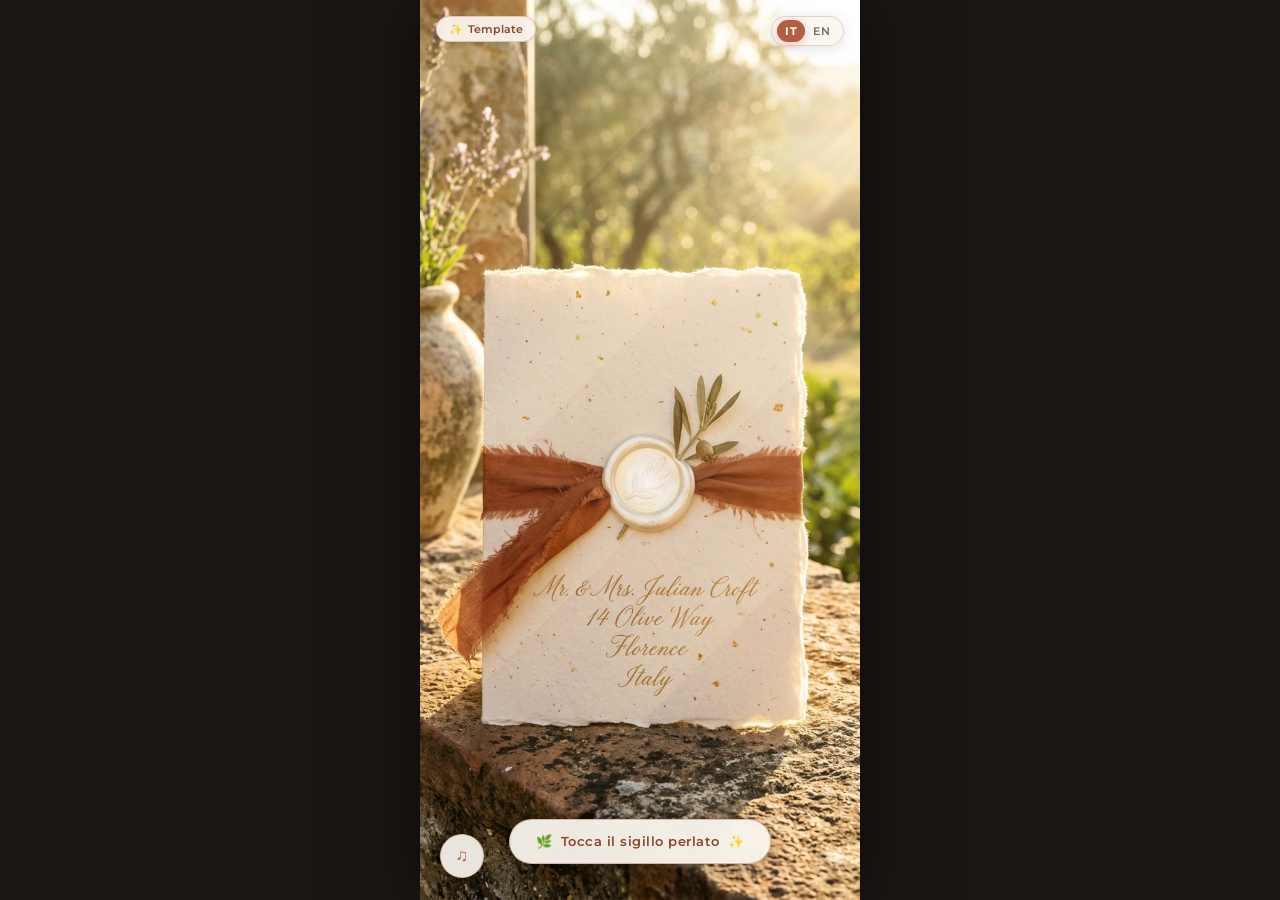
==== giardino-toscano.html @ d9d42937 "Aggiunti template Palazzo Notte e Giardino Toscano con switcher rapido e animazioni luminose" ====
<!DOCTYPE html>
<html lang="it">
<head>
  <meta charset="UTF-8">
  <meta name="viewport" content="width=device-width, initial-scale=1.0, maximum-scale=1.0, user-scalable=no, viewport-fit=cover">
  <title>Diana & Richard — Giardino Toscano (Template 3)</title>
  
  <link rel="preconnect" href="https://fonts.googleapis.com">
  <link rel="preconnect" href="https://fonts.gstatic.com" crossorigin>
  <link href="https://fonts.googleapis.com/css2?family=Cormorant+Garamond:ital,wght@0,300;0,400;0,500;0,600;1,400;1,500&family=Montserrat:wght@300;400;500;600;700&family=Pinyon+Script&display=swap" rel="stylesheet">
  
  <link rel="stylesheet" href="giardino-toscano.css">
</head>
<body>

  <!-- Audio Background Score -->
  <audio id="weddingAudio" src="assets/semo-fireflies.mp3" preload="auto" loop></audio>

  <main class="app-viewport">

    <!-- Template Switcher Menu (Top Left) -->
    <div class="template-picker">
      <button id="templateMenuBtn" class="template-menu-btn" title="Cambia Template">
        <span class="tpl-icon">✨</span>
        <span class="tpl-label">Template</span>
      </button>
      <div id="templateDropdown" class="template-dropdown">
        <a href="index.html" class="tpl-opt">
          <span class="tpl-opt-dot"></span>
          <div>
            <div class="tpl-opt-title">1. Fresco (Amalfi)</div>
            <div class="tpl-opt-desc">Nastro in seta & pittura a olio</div>
          </div>
        </a>
        <a href="palazzo-notte.html" class="tpl-opt">
          <span class="tpl-opt-dot"></span>
          <div>
            <div class="tpl-opt-title">2. Palazzo Notte</div>
            <div class="tpl-opt-desc">Ceralacca dorata & lucciole</div>
          </div>
        </a>
        <a href="giardino-toscano.html" class="tpl-opt active">
          <span class="tpl-opt-dot"></span>
          <div>
            <div class="tpl-opt-title">3. Giardino Toscano</div>
            <div class="tpl-opt-desc">Ceralacca perla & fasci di luce</div>
          </div>
        </a>
      </div>
    </div>

    <!-- Floating Top Controls -->
    <header class="floating-controls">
      <button id="replayBtn" class="replay-btn" title="Riapri busta">
        <span>↺ Riapri Busta</span>
      </button>
      <div class="lang-picker">
        <button class="lang-btn active">IT</button>
        <button class="lang-btn">EN</button>
      </div>
    </header>

    <!-- Floating Audio Button -->
    <button id="floatingAudioBtn" class="floating-audio-btn" aria-label="Musica">
      <span>♫</span>
    </button>

    <!-- ========================================================
         STAGE 1: TUSCAN ENVELOPE (Pearl Wax Seal & Sunbeams)
         ======================================================== -->
    <div id="envelopeScreen" class="envelope-screen">
      <div id="envelopeStage" class="envelope-stage" title="Tocca il sigillo perlato per aprire">
        
        <!-- Tuscan Envelope Background Image -->
        <img class="envelope-bg-image" src="assets/giardino-toscano-cover.jpg" alt="Busta Giardino Toscano">

        <!-- Luminous Golden Hour Sunbeams Breathing Overlay -->
        <div class="sunbeam-overlay"></div>

        <!-- Volumetric Rays -->
        <div class="sun-rays-layer"></div>

        <!-- Shimmering Pearlescent Gleam on Wax Seal -->
        <div class="pearl-seal-gleam"></div>

        <!-- Sunburst Lens Flare on Tap -->
        <div id="tuscanFlare" class="tuscan-flare"></div>

        <!-- Call to Action -->
        <div id="tapPrompt" class="tap-to-open-prompt">
          <span>🌿</span>
          <span>Tocca il sigillo perlato</span>
          <span>✨</span>
        </div>

      </div>
    </div>

    <!-- ========================================================
         STAGE 2: SCROLLABLE INVITATION SUITE
         ======================================================== -->
    <div id="invitationScroller" class="invitation-scroller">
      
      <!-- HERO TUSCAN COVER -->
      <section class="hero-tuscan-section">
        <div class="hero-tuscan-card">
          <div class="hero-tuscan-monogram">D & R</div>
          <h1 class="hero-tuscan-names">
            Diana
            <span class="hero-tuscan-amp">&</span>
            Richard
          </h1>

          <p class="hero-tuscan-line">
            VI INVITIAMO A CELEBRARE<br>IL NOSTRO MATRIMONIO
          </p>

          <div class="hero-tuscan-date">27</div>
          <div class="hero-tuscan-subdate">MARTEDÌ · LUGLIO 2027</div>

          <div class="hero-tuscan-venue-box">
            <div class="hero-tuscan-held">PRESSO</div>
            <div class="hero-tuscan-venue">Tenuta Son Bunyola, Maiorca</div>
          </div>
        </div>
      </section>

      <!-- WELCOME COCKTAIL TRA GLI ULIVI -->
      <section class="tuscan-section">
        <h2 class="tuscan-title">Benvenuto tra gli Ulivi</h2>
        <div class="tuscan-sub">LUNEDÌ 26 LUGLIO · ORE 19:00</div>

        <div class="tuscan-card-box">
          <span class="tuscan-card-badge">APERITIVO AL TRAMONTO</span>
          <h3 class="tuscan-card-title">Il Giardino dei Limoni</h3>
          <p class="tuscan-card-desc">
            Un incontro informale con vini toscani e spagnoli, musica acustica dal vivo e prodotti tipici mediterranei nell'oliveto centenario.
          </p>
        </div>
      </section>

      <!-- LA CERIMONIA & CENA -->
      <section class="tuscan-section">
        <h2 class="tuscan-title">La Cerimonia & Festa</h2>
        <div class="tuscan-sub">MARTEDÌ 27 LUGLIO · ORE 17:30</div>

        <div class="tuscan-card-box">
          <span class="tuscan-card-badge">RITO & CENA SOTTO LE STELLE</span>
          <h3 class="tuscan-card-title">Corte delle Rose</h3>
          <p class="tuscan-card-desc">
            Scambio delle promesse al sole calante della macchia mediterranea, seguito da cena conviviale a lunghi tavoli imperiali e open bar.
          </p>
          <a href="https://maps.google.com/?q=Son+Bunyola+Mallorca" target="_blank" class="btn-tuscan">
            VEDI INDICAZIONI MAPPA
          </a>
        </div>
      </section>

      <!-- DRESS CODE -->
      <section class="tuscan-section">
        <h2 class="tuscan-title">Dress Code</h2>
        <div class="tuscan-sub">GARDEN CHIC & TERRACOTTA</div>
        <p style="font-size: 13px; color: #786d63; font-style: italic; max-width: 290px; margin: 0 auto;">
          «Colori caldi della terra, lino, sete leggere e tonalità pastello. Si consigliano calzature comode per il prato.»
        </p>
      </section>

      <!-- RSVP -->
      <section class="tuscan-section" style="padding-bottom: 70px;">
        <h2 class="tuscan-title">R.S.V.P.</h2>
        <div class="tuscan-sub">CONFERMA ENTRO IL 15 MAGGIO 2027</div>

        <div class="tuscan-card-box" style="text-align: center;">
          <p style="font-size: 13px; color: #786d63; margin-bottom: 16px;">
            Fateci sapere se potrete brindare con noi!
          </p>
          <button class="btn-tuscan" onclick="alert('Conferma inviata con successo!')">
            CONFERMA LA TUA PRESENZA
          </button>
        </div>
      </section>

    </div>

  </main>

  <script src="giardino-toscano.js"></script>
</body>
</html>
---- giardino-toscano.css ----
/* ========================================================
   TEMPLATE 3: GIARDINO TOSCANO (PEARL WAX SEAL & SUNBEAMS)
   Warm Mediterranean Golden Hour Edition
   ======================================================== */

:root {
  --font-serif: 'Cormorant Garamond', Garamond, 'Bodoni MT', Georgia, serif;
  --font-sans: 'Montserrat', -apple-system, BlinkMacSystemFont, 'Segoe UI', Roboto, sans-serif;
  --font-script: 'Pinyon Script', cursive;

  --color-ivory: #faf7f0;
  --color-ivory-card: #f5efe3;
  --color-terracotta: #b35d43;
  --color-terracotta-dark: #8e442d;
  --color-olive: #556847;
  --color-olive-dark: #3a4731;
  --color-charcoal: #332d28;
  --color-text-muted: #786d63;
  --color-gold-warm: #cba864;
}

* {
  box-sizing: border-box;
  margin: 0;
  padding: 0;
  -webkit-tap-highlight-color: transparent;
}

html, body {
  width: 100%;
  height: 100%;
  margin: 0;
  padding: 0;
  background-color: #1a1614;
  font-family: var(--font-sans);
  color: var(--color-charcoal);
  overflow: hidden;
  line-height: 1.6;
}

body {
  display: flex;
  justify-content: center;
  align-items: center;
}

.app-viewport {
  width: 100%;
  max-width: 440px;
  height: 100vh;
  height: 100dvh;
  margin: 0 auto;
  position: relative;
  background: var(--color-ivory);
  box-shadow: 0 0 70px rgba(0, 0, 0, 0.6);
  overflow: hidden;
  display: flex;
  flex-direction: column;
}

@media (max-width: 480px) {
  .app-viewport {
    max-width: 100%;
    box-shadow: none;
  }
}

/* ----------------------------------------------------
   FLOATING TOP CONTROLS
   ---------------------------------------------------- */
.floating-controls {
  position: absolute;
  top: calc(16px + env(safe-area-inset-top, 0px));
  right: 16px;
  z-index: 900;
  display: flex;
  align-items: center;
  gap: 8px;
}

.lang-picker {
  display: flex;
  background: rgba(250, 247, 240, 0.92);
  backdrop-filter: blur(12px);
  -webkit-backdrop-filter: blur(12px);
  border-radius: 30px;
  padding: 3px 5px;
  border: 1px solid rgba(179, 93, 67, 0.25);
  box-shadow: 0 2px 14px rgba(0, 0, 0, 0.12);
}

.lang-btn {
  background: transparent;
  border: none;
  padding: 4px 8px;
  font-family: var(--font-sans);
  font-size: 11px;
  font-weight: 600;
  letter-spacing: 0.5px;
  color: var(--color-text-muted);
  cursor: pointer;
  border-radius: 20px;
  transition: all 0.25s ease;
}

.lang-btn.active {
  background: var(--color-terracotta);
  color: #ffffff;
  font-weight: 700;
  box-shadow: 0 2px 8px rgba(179, 93, 67, 0.35);
}

.replay-btn {
  background: rgba(250, 247, 240, 0.92);
  backdrop-filter: blur(12px);
  border: 1px solid rgba(179, 93, 67, 0.25);
  border-radius: 30px;
  padding: 5px 12px;
  font-size: 11px;
  font-weight: 500;
  color: var(--color-terracotta-dark);
  cursor: pointer;
  box-shadow: 0 2px 10px rgba(0, 0, 0, 0.1);
  display: none;
  align-items: center;
  gap: 4px;
}
.replay-btn.is-visible {
  display: flex;
}

.floating-audio-btn {
  position: absolute;
  bottom: calc(22px + env(safe-area-inset-bottom, 0px));
  left: 20px;
  z-index: 900;
  width: 44px;
  height: 44px;
  border-radius: 50%;
  background: rgba(250, 247, 240, 0.92);
  backdrop-filter: blur(10px);
  border: 1px solid rgba(179, 93, 67, 0.3);
  box-shadow: 0 4px 18px rgba(0, 0, 0, 0.15);
  display: flex;
  align-items: center;
  justify-content: center;
  cursor: pointer;
  color: var(--color-terracotta);
  font-size: 17px;
  transition: transform 0.2s ease;
}

.floating-audio-btn.playing {
  box-shadow: 0 0 16px rgba(179, 93, 67, 0.45);
}

/* ----------------------------------------------------
   TEMPLATE PICKER (TOP LEFT)
   ---------------------------------------------------- */
.template-picker {
  position: absolute;
  top: calc(16px + env(safe-area-inset-top, 0px));
  left: 16px;
  z-index: 950;
}

.template-menu-btn {
  background: rgba(250, 247, 240, 0.92);
  backdrop-filter: blur(12px);
  -webkit-backdrop-filter: blur(12px);
  border: 1px solid rgba(179, 93, 67, 0.3);
  border-radius: 30px;
  padding: 5px 12px;
  font-family: var(--font-sans);
  font-size: 11px;
  font-weight: 600;
  color: var(--color-terracotta-dark);
  cursor: pointer;
  box-shadow: 0 2px 14px rgba(0, 0, 0, 0.12);
  display: flex;
  align-items: center;
  gap: 5px;
}

.template-dropdown {
  position: absolute;
  top: calc(100% + 8px);
  left: 0;
  min-width: 220px;
  background: rgba(255, 255, 255, 0.97);
  backdrop-filter: blur(16px);
  border-radius: 14px;
  box-shadow: 0 10px 35px rgba(0, 0, 0, 0.22);
  border: 1px solid rgba(179, 93, 67, 0.25);
  padding: 6px;
  display: none;
  flex-direction: column;
  gap: 4px;
  animation: dropdownFade 0.2s ease-out;
}
.template-dropdown.is-open { display: flex; }

.tpl-opt {
  display: flex;
  align-items: center;
  gap: 10px;
  padding: 8px 10px;
  border-radius: 10px;
  text-decoration: none;
  color: inherit;
}
.tpl-opt:hover { background: rgba(0, 0, 0, 0.05); }
.tpl-opt.active { background: #f5ebe6; }
.tpl-opt-dot { width: 8px; height: 8px; border-radius: 50%; background: #c5a880; }
.tpl-opt.active .tpl-opt-dot { background: var(--color-terracotta); box-shadow: 0 0 6px var(--color-terracotta); }
.tpl-opt-title { font-size: 11.5px; font-weight: 600; color: #2b2724; }
.tpl-opt-desc { font-size: 9.5px; color: #7d756b; }

/* ----------------------------------------------------
   STAGE 1: TUSCAN WAX SEAL & GOLDEN HOUR SUNBEAMS
   ---------------------------------------------------- */
.envelope-screen {
  position: absolute;
  inset: 0;
  width: 100%;
  height: 100%;
  background: #14100e;
  z-index: 500;
  display: flex;
  align-items: center;
  justify-content: center;
  overflow: hidden;
  transition: opacity 1.3s cubic-bezier(0.4, 0, 0.2, 1);
}

.envelope-screen.opened-hidden {
  display: none !important;
}

.envelope-stage {
  width: 100%;
  height: 100%;
  position: relative;
  overflow: hidden;
  cursor: pointer;
}

.envelope-bg-image {
  position: absolute;
  inset: 0;
  width: 100%;
  height: 100%;
  object-fit: cover;
  transition: transform 1.2s ease;
}

/* Luminous Golden Hour Sunbeams */
.sunbeam-overlay {
  position: absolute;
  top: -20%;
  right: -20%;
  width: 140%;
  height: 140%;
  background: radial-gradient(circle at 85% 15%, rgba(255, 235, 175, 0.55) 0%, rgba(255, 210, 130, 0.25) 30%, rgba(255, 180, 90, 0.1) 50%, transparent 75%);
  mix-blend-mode: screen;
  pointer-events: none;
  z-index: 3;
  animation: sunbeamBreathe 5s infinite ease-in-out;
}

@keyframes sunbeamBreathe {
  0%, 100% { opacity: 0.75; transform: scale(1); }
  50% { opacity: 1; transform: scale(1.05); }
}

/* Diagonal Volumetric Rays */
.sun-rays-layer {
  position: absolute;
  inset: 0;
  background: repeating-linear-gradient(
    -45deg,
    rgba(255, 240, 190, 0.12) 0px,
    rgba(255, 240, 190, 0.12) 40px,
    rgba(255, 240, 190, 0.0) 80px,
    rgba(255, 240, 190, 0.0) 140px
  );
  mix-blend-mode: overlay;
  pointer-events: none;
  z-index: 4;
}

/* Pearlescent Gleam on the Wax Seal */
.pearl-seal-gleam {
  position: absolute;
  top: 53.5%;
  left: 52%;
  transform: translate(-50%, -50%);
  width: 90px;
  height: 90px;
  border-radius: 50%;
  background: radial-gradient(circle, rgba(255, 255, 255, 0.8) 0%, rgba(255, 240, 200, 0.3) 50%, transparent 70%);
  z-index: 5;
  pointer-events: none;
  animation: pearlShimmer 4s infinite ease-in-out;
}

@keyframes pearlShimmer {
  0%, 100% { opacity: 0.3; transform: translate(-50%, -50%) scale(0.9); }
  50% { opacity: 0.85; transform: translate(-50%, -50%) scale(1.15); filter: drop-shadow(0 0 15px #fff); }
}

/* Warm Lens Flare on Tap */
.tuscan-flare {
  position: absolute;
  top: 53.5%;
  left: 52%;
  transform: translate(-50%, -50%) scale(0);
  width: 340px;
  height: 340px;
  border-radius: 50%;
  background: radial-gradient(circle, #ffffff 0%, rgba(255, 225, 140, 0.95) 25%, rgba(220, 120, 70, 0.45) 55%, transparent 75%);
  z-index: 15;
  pointer-events: none;
  opacity: 0;
  transition: transform 0.8s cubic-bezier(0.1, 0.9, 0.2, 1), opacity 0.8s ease-out;
}
.tuscan-flare.is-firing {
  transform: translate(-50%, -50%) scale(1.65);
  opacity: 1;
}

/* Prompt */
.tap-to-open-prompt {
  position: absolute;
  bottom: calc(36px + env(safe-area-inset-bottom, 0px));
  left: 50%;
  transform: translateX(-50%);
  z-index: 10;
  background: rgba(250, 247, 240, 0.94);
  backdrop-filter: blur(12px);
  -webkit-backdrop-filter: blur(12px);
  padding: 11px 26px;
  border-radius: 30px;
  box-shadow: 0 4px 25px rgba(0, 0, 0, 0.28);
  border: 1px solid rgba(179, 93, 67, 0.4);
  display: flex;
  align-items: center;
  gap: 8px;
  font-family: var(--font-sans);
  font-size: 13px;
  font-weight: 600;
  letter-spacing: 0.5px;
  color: var(--color-terracotta-dark);
  animation: floatPrompt 2.5s ease-in-out infinite;
  cursor: pointer;
  user-select: none;
  white-space: nowrap;
}

/* ----------------------------------------------------
   STAGE 2: SCROLLABLE INVITATION (GIARDINO TOSCANO)
   ---------------------------------------------------- */
.invitation-scroller {
  position: absolute;
  inset: 0;
  width: 100%;
  height: 100%;
  overflow-y: hidden;
  overflow-x: hidden;
  scroll-behavior: smooth;
  -webkit-overflow-scrolling: touch;
  background: var(--color-ivory);
  z-index: 10;
}

.invitation-scroller.is-active {
  overflow-y: auto;
}

/* 1. HERO TUSCAN COVER */
.hero-tuscan-section {
  position: relative;
  min-height: 100vh;
  min-height: 100dvh;
  width: 100%;
  display: flex;
  flex-direction: column;
  justify-content: space-between;
  align-items: center;
  overflow: hidden;
  background: radial-gradient(circle at 50% 30%, #fffefb 0%, #f7f1e6 100%);
  padding: calc(90px + env(safe-area-inset-top, 0px)) 24px calc(30px + env(safe-area-inset-bottom, 0px)) 24px;
  text-align: center;
}

.hero-tuscan-card {
  width: 100%;
  max-width: 320px;
  background: rgba(255, 255, 255, 0.94);
  border: 1px solid rgba(179, 93, 67, 0.25);
  border-radius: 16px;
  padding: 38px 24px 34px 24px;
  box-shadow: 0 8px 30px rgba(50, 35, 25, 0.08);
  position: relative;
  z-index: 5;
  opacity: 0;
  transform: translateY(20px);
  transition: opacity 1.6s ease, transform 1.6s ease;
}

.invitation-scroller.is-active .hero-tuscan-card {
  opacity: 1;
  transform: translateY(0);
}

.hero-tuscan-monogram {
  font-family: var(--font-serif);
  font-size: 15px;
  letter-spacing: 6px;
  color: var(--color-terracotta);
  margin-bottom: 8px;
}

.hero-tuscan-names {
  font-family: var(--font-serif);
  font-size: 42px;
  font-weight: 400;
  color: var(--color-charcoal);
  line-height: 1;
  letter-spacing: 0.5px;
}

.hero-tuscan-amp {
  font-family: var(--font-serif);
  font-style: italic;
  font-size: 22px;
  color: var(--color-terracotta);
  margin: 4px 0;
  display: block;
}

.hero-tuscan-line {
  font-size: 8.5px;
  letter-spacing: 0.26em;
  text-transform: uppercase;
  color: var(--color-olive-dark);
  margin: 16px 0 18px 0;
  line-height: 1.6;
}

.hero-tuscan-date {
  font-family: var(--font-serif);
  font-size: 40px;
  color: var(--color-terracotta-dark);
  line-height: 1;
  margin-bottom: 2px;
}

.hero-tuscan-subdate {
  font-size: 9px;
  letter-spacing: 0.3em;
  text-transform: uppercase;
  color: var(--color-text-muted);
}

.hero-tuscan-venue-box {
  margin-top: 18px;
  padding-top: 16px;
  border-top: 1px solid rgba(179, 93, 67, 0.18);
}

.hero-tuscan-held {
  font-size: 8.5px;
  letter-spacing: 0.25em;
  text-transform: uppercase;
  color: var(--color-text-muted);
}

.hero-tuscan-venue {
  font-family: var(--font-serif);
  font-size: 20px;
  color: var(--color-charcoal);
  margin-top: 4px;
}

/* Sections */
.tuscan-section {
  padding: 50px 22px;
  border-bottom: 1px solid rgba(179, 93, 67, 0.1);
  text-align: center;
}

.tuscan-title {
  font-family: var(--font-serif);
  font-size: 30px;
  color: var(--color-terracotta-dark);
  margin-bottom: 6px;
}

.tuscan-sub {
  font-size: 10px;
  letter-spacing: 0.25em;
  text-transform: uppercase;
  color: var(--color-olive);
  margin-bottom: 24px;
}

.tuscan-card-box {
  background: var(--color-ivory-card);
  border: 1px solid rgba(179, 93, 67, 0.2);
  border-radius: 12px;
  padding: 24px 20px;
  box-shadow: 0 4px 16px rgba(0, 0, 0, 0.05);
  margin-bottom: 18px;
  text-align: left;
}

.tuscan-card-badge {
  display: inline-block;
  background: rgba(85, 104, 71, 0.15);
  color: var(--color-olive-dark);
  padding: 4px 10px;
  border-radius: 20px;
  font-size: 9px;
  font-weight: 700;
  letter-spacing: 1px;
  margin-bottom: 10px;
}

.tuscan-card-title {
  font-family: var(--font-serif);
  font-size: 22px;
  color: var(--color-charcoal);
  margin-bottom: 4px;
}

.tuscan-card-desc {
  font-size: 12px;
  color: var(--color-text-muted);
  line-height: 1.6;
}

.btn-tuscan {
  display: inline-block;
  width: 100%;
  text-align: center;
  background: linear-gradient(135deg, #b35d43 0%, #c46d53 100%);
  color: #ffffff;
  font-family: var(--font-sans);
  font-size: 11px;
  font-weight: 700;
  letter-spacing: 1.5px;
  text-transform: uppercase;
  padding: 13px 20px;
  border-radius: 30px;
  border: none;
  cursor: pointer;
  margin-top: 14px;
  box-shadow: 0 4px 15px rgba(179, 93, 67, 0.35);
  text-decoration: none;
  transition: transform 0.2s ease;
}

.btn-tuscan:hover {
  transform: translateY(-2px);
}
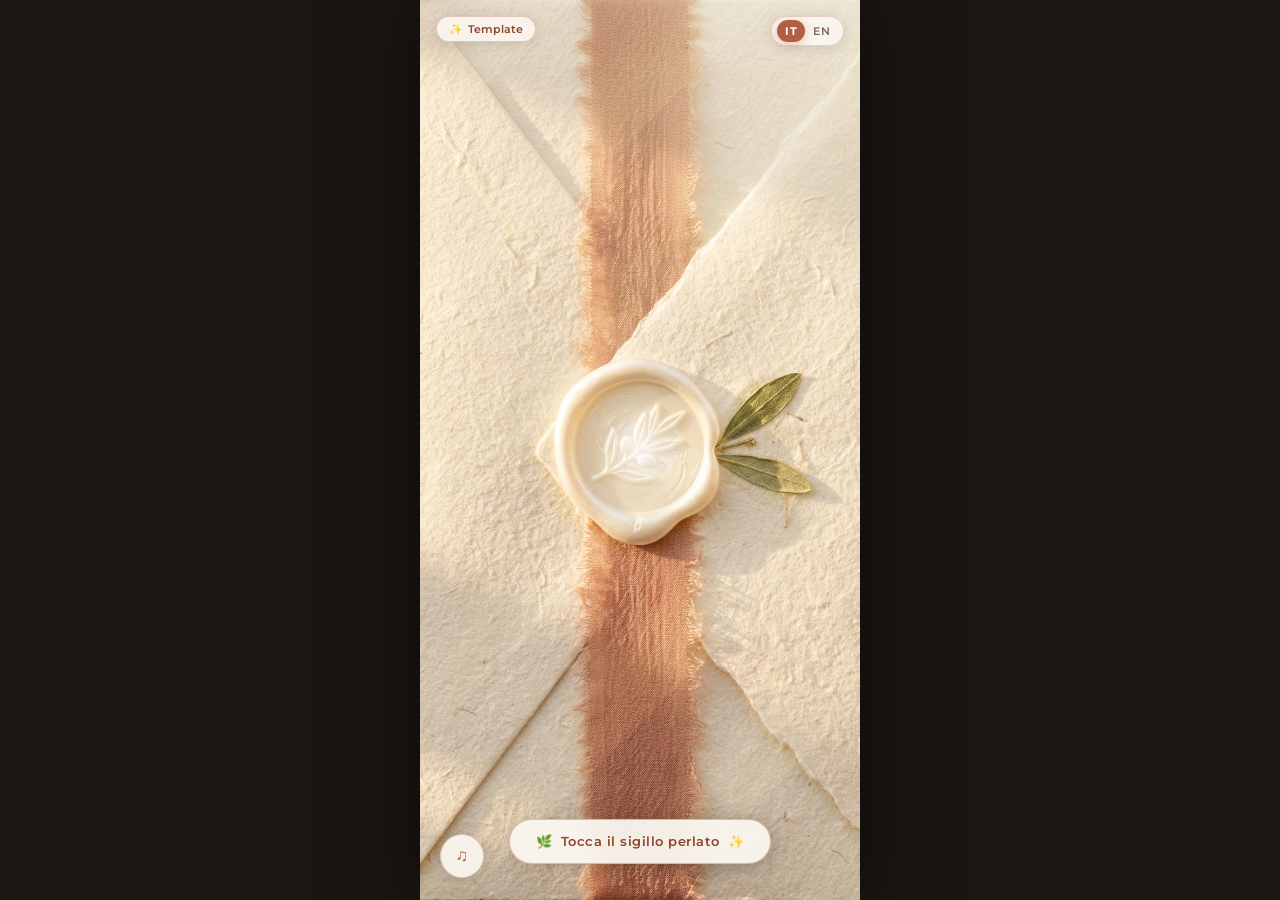
==== commit 23b3c569: "Nuove immagini con nome file univoco anti-cache e busta frontale a tutto schermo" ====
--- a/giardino-toscano.html
+++ b/giardino-toscano.html
@@ -9,7 +9,7 @@
   <link rel="preconnect" href="https://fonts.gstatic.com" crossorigin>
   <link href="https://fonts.googleapis.com/css2?family=Cormorant+Garamond:ital,wght@0,300;0,400;0,500;0,600;1,400;1,500&family=Montserrat:wght@300;400;500;600;700&family=Pinyon+Script&display=swap" rel="stylesheet">
   
-  <link rel="stylesheet" href="giardino-toscano.css">
+  <link rel="stylesheet" href="giardino-toscano.css?v=3">
 </head>
 <body>
 
@@ -71,8 +71,8 @@
     <div id="envelopeScreen" class="envelope-screen">
       <div id="envelopeStage" class="envelope-stage" title="Tocca il sigillo perlato per aprire">
         
-        <!-- Tuscan Envelope Background Image -->
-        <img class="envelope-bg-image" src="assets/giardino-toscano-cover.jpg" alt="Busta Giardino Toscano">
+        <!-- Tuscan Envelope Background Image (Frontal Flat-Lay Full Screen) -->
+        <img class="envelope-bg-image" src="assets/giardino-toscano-frontal.jpg?v=3" alt="Busta Giardino Toscano">
 
         <!-- Luminous Golden Hour Sunbeams Breathing Overlay -->
         <div class="sunbeam-overlay"></div>
--- a/giardino-toscano.css
+++ b/giardino-toscano.css
@@ -292,31 +292,31 @@
 /* Pearlescent Gleam on the Wax Seal */
 .pearl-seal-gleam {
   position: absolute;
-  top: 53.5%;
-  left: 52%;
+  top: 50%;
+  left: 50%;
   transform: translate(-50%, -50%);
-  width: 90px;
-  height: 90px;
+  width: 150px;
+  height: 150px;
   border-radius: 50%;
-  background: radial-gradient(circle, rgba(255, 255, 255, 0.8) 0%, rgba(255, 240, 200, 0.3) 50%, transparent 70%);
+  background: radial-gradient(circle, rgba(255, 255, 255, 0.85) 0%, rgba(255, 240, 200, 0.35) 45%, transparent 70%);
   z-index: 5;
   pointer-events: none;
   animation: pearlShimmer 4s infinite ease-in-out;
 }
 
 @keyframes pearlShimmer {
-  0%, 100% { opacity: 0.3; transform: translate(-50%, -50%) scale(0.9); }
-  50% { opacity: 0.85; transform: translate(-50%, -50%) scale(1.15); filter: drop-shadow(0 0 15px #fff); }
+  0%, 100% { opacity: 0.35; transform: translate(-50%, -50%) scale(0.92); }
+  50% { opacity: 0.9; transform: translate(-50%, -50%) scale(1.2); filter: drop-shadow(0 0 20px #fff); }
 }
 
 /* Warm Lens Flare on Tap */
 .tuscan-flare {
   position: absolute;
-  top: 53.5%;
-  left: 52%;
+  top: 50%;
+  left: 50%;
   transform: translate(-50%, -50%) scale(0);
-  width: 340px;
-  height: 340px;
+  width: 400px;
+  height: 400px;
   border-radius: 50%;
   background: radial-gradient(circle, #ffffff 0%, rgba(255, 225, 140, 0.95) 25%, rgba(220, 120, 70, 0.45) 55%, transparent 75%);
   z-index: 15;
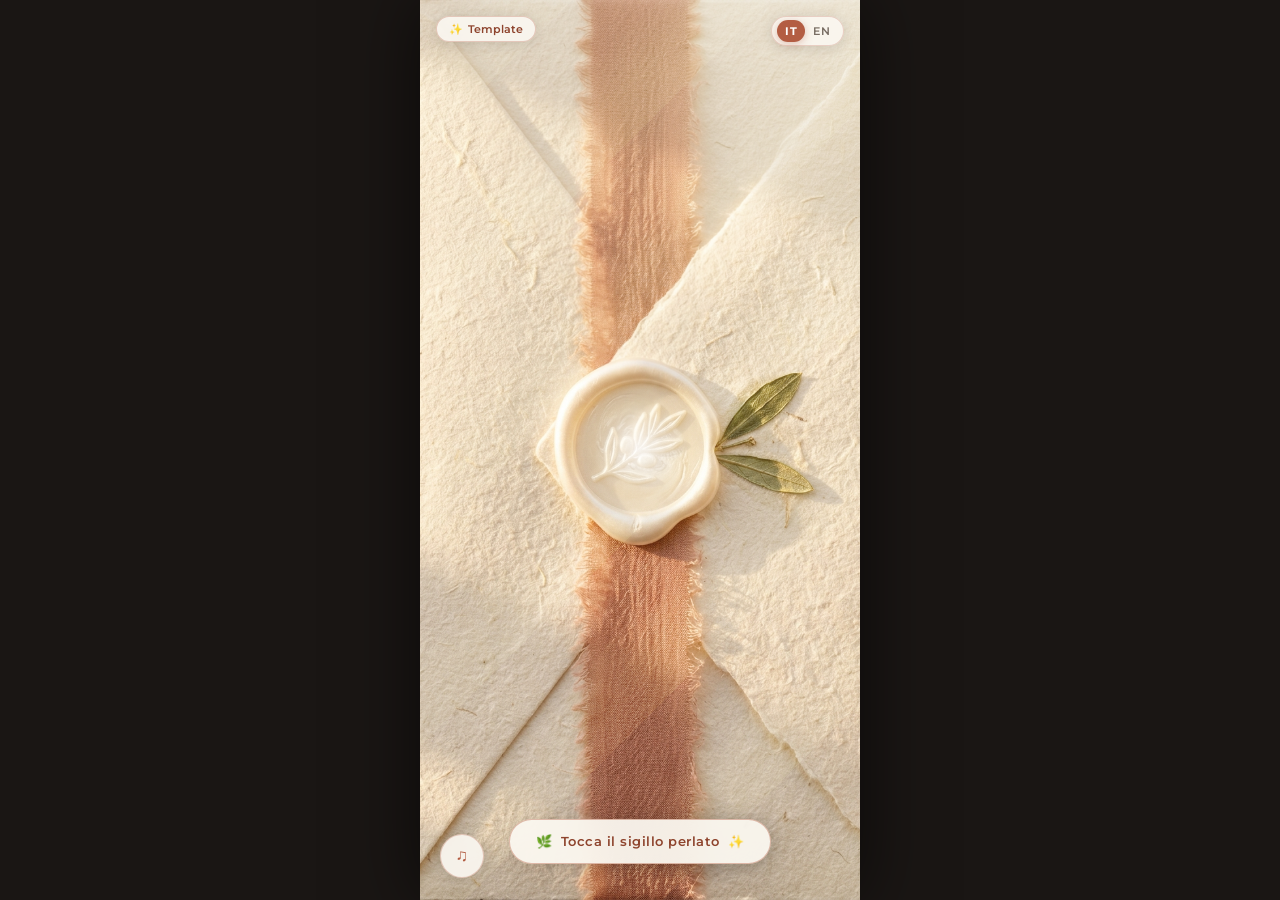
==== commit 660ec0b2: "Aggiunta animazione apertura busta 3D e primo riquadro con animazioni idonee per Palazzo Notte e Gia" ====
--- a/giardino-toscano.html
+++ b/giardino-toscano.html
@@ -9,7 +9,7 @@
   <link rel="preconnect" href="https://fonts.gstatic.com" crossorigin>
   <link href="https://fonts.googleapis.com/css2?family=Cormorant+Garamond:ital,wght@0,300;0,400;0,500;0,600;1,400;1,500&family=Montserrat:wght@300;400;500;600;700&family=Pinyon+Script&display=swap" rel="stylesheet">
   
-  <link rel="stylesheet" href="giardino-toscano.css?v=3">
+  <link rel="stylesheet" href="giardino-toscano.css?v=4">
 </head>
 <body>
 
@@ -66,13 +66,37 @@
     </button>
 
     <!-- ========================================================
-         STAGE 1: TUSCAN ENVELOPE (Pearl Wax Seal & Sunbeams)
+         STAGE 1: 3D ENVELOPE OPENING ANIMATION (Pearl Wax Seal)
          ======================================================== -->
     <div id="envelopeScreen" class="envelope-screen">
       <div id="envelopeStage" class="envelope-stage" title="Tocca il sigillo perlato per aprire">
         
-        <!-- Tuscan Envelope Background Image (Frontal Flat-Lay Full Screen) -->
-        <img class="envelope-bg-image" src="assets/giardino-toscano-frontal.jpg?v=3" alt="Busta Giardino Toscano">
+        <!-- Base Envelope Layer (Frontal Full-Bleed) -->
+        <div class="envelope-base">
+          <img class="envelope-bg-image" src="assets/giardino-toscano-frontal.jpg?v=4" alt="Busta Giardino Toscano">
+        </div>
+
+        <!-- Inner Letter that slides up out of the envelope when opened -->
+        <div id="envelopeLetterSlide" class="envelope-letter-slide">
+          <div class="letter-slide-inner">
+            <span class="letter-slide-monogram">D &amp; R</span>
+            <span class="letter-slide-names">Diana &amp; Richard</span>
+            <span class="letter-slide-date">27 · Luglio · 2027</span>
+          </div>
+        </div>
+
+        <!-- 3D Top Flap that folds up -->
+        <div id="envelopeFlap3D" class="envelope-flap-3d">
+          <div class="envelope-flap-face front">
+            <img src="assets/giardino-toscano-frontal.jpg?v=4" alt="">
+          </div>
+          <div class="envelope-flap-face back"></div>
+        </div>
+
+        <!-- Front Pocket Overlay (covers bottom half of letter until it slides up) -->
+        <div class="envelope-front-pocket">
+          <img src="assets/giardino-toscano-frontal.jpg?v=4" alt="">
+        </div>
 
         <!-- Luminous Golden Hour Sunbeams Breathing Overlay -->
         <div class="sunbeam-overlay"></div>
@@ -97,35 +121,61 @@
     </div>
 
     <!-- ========================================================
-         STAGE 2: SCROLLABLE INVITATION SUITE
+         STAGE 2: SCROLLABLE INVITATION (LIVING PAINTING & RIQUADRO)
          ======================================================== -->
     <div id="invitationScroller" class="invitation-scroller">
       
-      <!-- HERO TUSCAN COVER -->
-      <section class="hero-tuscan-section">
-        <div class="hero-tuscan-card">
-          <div class="hero-tuscan-monogram">D & R</div>
-          <h1 class="hero-tuscan-names">
-            Diana
-            <span class="hero-tuscan-amp">&</span>
-            Richard
-          </h1>
-
-          <p class="hero-tuscan-line">
-            VI INVITIAMO A CELEBRARE<br>IL NOSTRO MATRIMONIO
-          </p>
-
-          <div class="hero-tuscan-date">27</div>
-          <div class="hero-tuscan-subdate">MARTEDÌ · LUGLIO 2027</div>
-
-          <div class="hero-tuscan-venue-box">
-            <div class="hero-tuscan-held">PRESSO</div>
-            <div class="hero-tuscan-venue">Tenuta Son Bunyola, Maiorca</div>
-          </div>
-        </div>
-      </section>
-
-      <!-- WELCOME COCKTAIL TRA GLI ULIVI -->
+      <!-- 1. HERO SECTION (LIVING PAINTING & IL RIQUADRO DEL PRIMO TEMPLATE) -->
+      <section id="heroSection" class="hero-section">
+        
+        <!-- Living Painting Backdrop (Tuscan Countryside at Golden Hour) -->
+        <div class="hero-backdrop-wrapper">
+          <img id="heroBackdropImg" class="hero-backdrop-img" src="assets/giardino-toscano-hero.jpg?v=4" alt="Giardino Toscano Dipinto ad Olio">
+          <div class="sunbeam-overlay"></div>
+          <div class="sun-rays-layer"></div>
+        </div>
+
+        <!-- Central Deckled Paper Text Overlay ("QUEL RIQUADRO") -->
+        <div id="heroTextOverlay" class="hero-text-overlay">
+          <div class="hero-card-inner">
+            <h2 class="hero-couple-names">
+              <span class="hero-name-1">Diana</span>
+              <span class="hero-names-amp">&amp;</span>
+              <span class="hero-name-2">Richard</span>
+            </h2>
+
+            <p class="hero-invite-line">
+              VI INVITIAMO A CELEBRARE <br>IL NOSTRO MATRIMONIO
+            </p>
+
+            <!-- Date block flanked by delicate hand-painted branches -->
+            <div class="hero-date-block">
+              <img class="hero-twig twig-left" src="assets/ramita-capullos.png" alt="" aria-hidden="true">
+              <img class="hero-twig twig-right" src="assets/ramita-capullos.png" alt="" aria-hidden="true">
+
+              <span class="hero-date-month">Luglio</span>
+              <span class="hero-date-day">27</span>
+              <span class="hero-date-weekday">Martedì</span>
+              <span class="hero-date-year">2027</span>
+            </div>
+
+            <p class="hero-venue-held-at">Presso</p>
+            <p class="hero-venue-location">Son Bunyola, Maiorca</p>
+          </div>
+        </div>
+
+        <!-- Floating Down Chevron Button -->
+        <div class="hero-scroll-btn-wrapper">
+          <button id="heroScrollBtn" class="hero-scroll-btn" aria-label="Scorri in basso">
+            <svg class="chevron-bounce" viewBox="0 0 24 24" fill="none" stroke="currentColor" stroke-width="2">
+              <path d="M19 9l-7 7-7-7" stroke-linecap="round" stroke-linejoin="round"/>
+            </svg>
+          </button>
+        </div>
+
+      </section>
+
+      <!-- 2. WELCOME COCKTAIL TRA GLI ULIVI -->
       <section class="tuscan-section">
         <h2 class="tuscan-title">Benvenuto tra gli Ulivi</h2>
         <div class="tuscan-sub">LUNEDÌ 26 LUGLIO · ORE 19:00</div>
@@ -139,7 +189,7 @@
         </div>
       </section>
 
-      <!-- LA CERIMONIA & CENA -->
+      <!-- 3. LA CERIMONIA & FESTA -->
       <section class="tuscan-section">
         <h2 class="tuscan-title">La Cerimonia & Festa</h2>
         <div class="tuscan-sub">MARTEDÌ 27 LUGLIO · ORE 17:30</div>
@@ -156,7 +206,7 @@
         </div>
       </section>
 
-      <!-- DRESS CODE -->
+      <!-- 4. DRESS CODE -->
       <section class="tuscan-section">
         <h2 class="tuscan-title">Dress Code</h2>
         <div class="tuscan-sub">GARDEN CHIC & TERRACOTTA</div>
@@ -165,7 +215,7 @@
         </p>
       </section>
 
-      <!-- RSVP -->
+      <!-- 5. RSVP -->
       <section class="tuscan-section" style="padding-bottom: 70px;">
         <h2 class="tuscan-title">R.S.V.P.</h2>
         <div class="tuscan-sub">CONFERMA ENTRO IL 15 MAGGIO 2027</div>
@@ -184,6 +234,6 @@
 
   </main>
 
-  <script src="giardino-toscano.js"></script>
+  <script src="giardino-toscano.js?v=4"></script>
 </body>
 </html>
--- a/giardino-toscano.css
+++ b/giardino-toscano.css
@@ -1,6 +1,6 @@
 /* ========================================================
    TEMPLATE 3: GIARDINO TOSCANO (PEARL WAX SEAL & SUNBEAMS)
-   Warm Mediterranean Golden Hour Edition
+   Warm Mediterranean Golden Hour Edition with Deckled Frame
    ======================================================== */
 
 :root {
@@ -217,7 +217,7 @@
 .tpl-opt-desc { font-size: 9.5px; color: #7d756b; }
 
 /* ----------------------------------------------------
-   STAGE 1: TUSCAN WAX SEAL & GOLDEN HOUR SUNBEAMS
+   STAGE 1: 3D ENVELOPE OPENING ANIMATION
    ---------------------------------------------------- */
 .envelope-screen {
   position: absolute;
@@ -230,7 +230,7 @@
   align-items: center;
   justify-content: center;
   overflow: hidden;
-  transition: opacity 1.3s cubic-bezier(0.4, 0, 0.2, 1);
+  transition: opacity 1.2s cubic-bezier(0.4, 0, 0.2, 1);
 }
 
 .envelope-screen.opened-hidden {
@@ -243,6 +243,15 @@
   position: relative;
   overflow: hidden;
   cursor: pointer;
+  perspective: 1200px;
+}
+
+.envelope-base {
+  position: absolute;
+  inset: 0;
+  width: 100%;
+  height: 100%;
+  z-index: 1;
 }
 
 .envelope-bg-image {
@@ -252,6 +261,122 @@
   height: 100%;
   object-fit: cover;
   transition: transform 1.2s ease;
+}
+
+/* 3D Top Triangular Flap */
+.envelope-flap-3d {
+  position: absolute;
+  top: 0;
+  left: 0;
+  width: 100%;
+  height: 50%;
+  transform-origin: top center;
+  transform-style: preserve-3d;
+  z-index: 6;
+  transition: transform 0.9s cubic-bezier(0.4, 0, 0.2, 1);
+  pointer-events: none;
+}
+
+.envelope-stage.is-opening .envelope-flap-3d {
+  transform: rotateX(180deg);
+  z-index: 1;
+}
+
+.envelope-flap-face {
+  position: absolute;
+  inset: 0;
+  width: 100%;
+  height: 100%;
+  clip-path: polygon(0 0, 100% 0, 50% 100%);
+  backface-visibility: hidden;
+  -webkit-backface-visibility: hidden;
+}
+
+.envelope-flap-face.front img {
+  position: absolute;
+  top: 0;
+  left: 0;
+  width: 100%;
+  height: 200%;
+  object-fit: cover;
+}
+
+.envelope-flap-face.back {
+  transform: rotateX(180deg);
+  background: linear-gradient(180deg, #ede4d1 0%, #d8caaf 100%);
+  border-bottom: 2px solid rgba(179, 93, 67, 0.4);
+}
+
+/* Inner Letter Slide */
+.envelope-letter-slide {
+  position: absolute;
+  top: 32%;
+  left: 50%;
+  transform: translate(-50%, 0) scale(0.85);
+  width: 72%;
+  height: 52%;
+  background: #faf7f0;
+  border-radius: 8px;
+  box-shadow: 0 10px 40px rgba(0, 0, 0, 0.35);
+  z-index: 2;
+  opacity: 0;
+  transition: transform 1.1s cubic-bezier(0.2, 0.8, 0.2, 1) 0.25s, opacity 0.5s ease 0.25s;
+  pointer-events: none;
+  display: flex;
+  align-items: center;
+  justify-content: center;
+  border: 1px solid rgba(179, 93, 67, 0.3);
+}
+
+.envelope-stage.is-opening .envelope-letter-slide {
+  opacity: 1;
+  transform: translate(-50%, -40%) scale(1.05);
+}
+
+.letter-slide-inner {
+  text-align: center;
+  color: #332d28;
+  padding: 20px;
+}
+.letter-slide-monogram {
+  font-family: var(--font-serif);
+  font-size: 18px;
+  letter-spacing: 5px;
+  color: var(--color-terracotta);
+  display: block;
+  margin-bottom: 8px;
+}
+.letter-slide-names {
+  font-family: var(--font-serif);
+  font-size: 24px;
+  display: block;
+  line-height: 1.1;
+  color: var(--color-charcoal);
+}
+.letter-slide-date {
+  font-family: var(--font-sans);
+  font-size: 8px;
+  letter-spacing: 0.25em;
+  text-transform: uppercase;
+  color: var(--color-olive-dark);
+  margin-top: 10px;
+  display: block;
+}
+
+/* Front Pocket */
+.envelope-front-pocket {
+  position: absolute;
+  inset: 0;
+  width: 100%;
+  height: 100%;
+  z-index: 3;
+  clip-path: polygon(0 50%, 50% 50%, 100% 50%, 100% 100%, 0 100%);
+  pointer-events: none;
+}
+.envelope-front-pocket img {
+  width: 100%;
+  height: 100%;
+  object-fit: cover;
 }
 
 /* Luminous Golden Hour Sunbeams */
@@ -264,7 +389,7 @@
   background: radial-gradient(circle at 85% 15%, rgba(255, 235, 175, 0.55) 0%, rgba(255, 210, 130, 0.25) 30%, rgba(255, 180, 90, 0.1) 50%, transparent 75%);
   mix-blend-mode: screen;
   pointer-events: none;
-  z-index: 3;
+  z-index: 7;
   animation: sunbeamBreathe 5s infinite ease-in-out;
 }
 
@@ -286,7 +411,7 @@
   );
   mix-blend-mode: overlay;
   pointer-events: none;
-  z-index: 4;
+  z-index: 8;
 }
 
 /* Pearlescent Gleam on the Wax Seal */
@@ -299,7 +424,7 @@
   height: 150px;
   border-radius: 50%;
   background: radial-gradient(circle, rgba(255, 255, 255, 0.85) 0%, rgba(255, 240, 200, 0.35) 45%, transparent 70%);
-  z-index: 5;
+  z-index: 9;
   pointer-events: none;
   animation: pearlShimmer 4s infinite ease-in-out;
 }
@@ -325,7 +450,7 @@
   transition: transform 0.8s cubic-bezier(0.1, 0.9, 0.2, 1), opacity 0.8s ease-out;
 }
 .tuscan-flare.is-firing {
-  transform: translate(-50%, -50%) scale(1.65);
+  transform: translate(-50%, -50%) scale(1.7);
   opacity: 1;
 }
 
@@ -358,7 +483,7 @@
 }
 
 /* ----------------------------------------------------
-   STAGE 2: SCROLLABLE INVITATION (GIARDINO TOSCANO)
+   STAGE 2: SCROLLABLE INVITATION (HERO & SECTIONS)
    ---------------------------------------------------- */
 .invitation-scroller {
   position: absolute;
@@ -377,8 +502,8 @@
   overflow-y: auto;
 }
 
-/* 1. HERO TUSCAN COVER */
-.hero-tuscan-section {
+/* 1. HERO SECTION (LIVING PAINTING & IL RIQUADRO) */
+.hero-section {
   position: relative;
   min-height: 100vh;
   min-height: 100dvh;
@@ -388,102 +513,213 @@
   justify-content: space-between;
   align-items: center;
   overflow: hidden;
-  background: radial-gradient(circle at 50% 30%, #fffefb 0%, #f7f1e6 100%);
-  padding: calc(90px + env(safe-area-inset-top, 0px)) 24px calc(30px + env(safe-area-inset-bottom, 0px)) 24px;
+  background: #fdfbf7;
+}
+
+.hero-backdrop-wrapper {
+  position: absolute;
+  inset: 0;
+  width: 100%;
+  height: 100%;
+  overflow: hidden;
+  z-index: 1;
+}
+
+.hero-backdrop-img {
+  position: absolute;
+  inset: 0;
+  width: 100%;
+  height: 100%;
+  object-fit: cover;
+  display: block;
+}
+
+/* ========================================================
+   IL RIQUADRO DEL PRIMO TEMPLATE (DECKLED-EDGE FRAME)
+   ======================================================== */
+.hero-text-overlay {
+  position: absolute;
+  inset: 0;
+  z-index: 20;
+  display: flex;
+  flex-direction: column;
+  align-items: center;
+  justify-content: center;
   text-align: center;
-}
-
-.hero-tuscan-card {
-  width: 100%;
-  max-width: 320px;
-  background: rgba(255, 255, 255, 0.94);
-  border: 1px solid rgba(179, 93, 67, 0.25);
-  border-radius: 16px;
-  padding: 38px 24px 34px 24px;
-  box-shadow: 0 8px 30px rgba(50, 35, 25, 0.08);
-  position: relative;
-  z-index: 5;
+  padding: calc(65px + env(safe-area-inset-top, 0px)) 16px calc(75px + env(safe-area-inset-bottom, 0px)) 16px;
   opacity: 0;
-  transform: translateY(20px);
-  transition: opacity 1.6s ease, transform 1.6s ease;
-}
-
-.invitation-scroller.is-active .hero-tuscan-card {
-  opacity: 1;
-  transform: translateY(0);
-}
-
-.hero-tuscan-monogram {
+  transform: translateY(12px);
+  transition: opacity 1.8s cubic-bezier(0.2, 0.8, 0.2, 1), transform 1.8s cubic-bezier(0.2, 0.8, 0.2, 1);
+  pointer-events: none;
+}
+
+.invitation-scroller.is-active .hero-text-overlay,
+.hero-text-overlay.is-visible {
+  opacity: 1 !important;
+  transform: translateY(0) !important;
+}
+
+.hero-card-inner {
+  width: 100%;
+  max-width: 220px;
+  display: flex;
+  flex-direction: column;
+  align-items: center;
+  margin-top: 15px; /* Centers vertically within the deckled cutout */
+}
+
+.hero-couple-names {
   font-family: var(--font-serif);
-  font-size: 15px;
-  letter-spacing: 6px;
-  color: var(--color-terracotta);
-  margin-bottom: 8px;
-}
-
-.hero-tuscan-names {
-  font-family: var(--font-serif);
-  font-size: 42px;
   font-weight: 400;
-  color: var(--color-charcoal);
-  line-height: 1;
-  letter-spacing: 0.5px;
-}
-
-.hero-tuscan-amp {
+  font-size: 32px;
+  line-height: 0.95;
+  color: #2b251f;
+  display: flex;
+  flex-direction: column;
+  align-items: center;
+  margin-top: 0;
+  margin-bottom: 12px;
+  letter-spacing: -0.2px;
+}
+
+.hero-names-amp {
   font-family: var(--font-serif);
   font-style: italic;
-  font-size: 22px;
+  font-size: 16px;
+  line-height: 1;
+  margin: 2px 0;
+  opacity: 0.6;
   color: var(--color-terracotta);
-  margin: 4px 0;
-  display: block;
-}
-
-.hero-tuscan-line {
+}
+
+.hero-invite-line {
+  font-family: var(--font-sans);
+  font-size: 7.5px;
+  letter-spacing: 0.22em;
+  text-transform: uppercase;
+  color: #3b352e;
+  max-width: 190px;
+  line-height: 1.55;
+  margin-bottom: 12px;
+}
+
+.hero-date-block {
+  position: relative;
+  display: flex;
+  flex-direction: column;
+  align-items: center;
+  margin-top: 2px;
+  margin-bottom: 10px;
+  color: #2b251f;
+}
+
+.hero-twig {
+  position: absolute;
+  top: 50%;
+  width: 26px;
+  pointer-events: none;
+  user-select: none;
+}
+
+.hero-twig.twig-left {
+  left: -38px;
+  transform: translateY(-50%) rotate(-105deg);
+}
+
+.hero-twig.twig-right {
+  right: -38px;
+  transform: translateY(-50%) scaleX(-1) rotate(105deg);
+}
+
+.hero-date-month {
+  font-family: var(--font-sans);
   font-size: 8.5px;
-  letter-spacing: 0.26em;
+  letter-spacing: 0.32em;
   text-transform: uppercase;
-  color: var(--color-olive-dark);
-  margin: 16px 0 18px 0;
-  line-height: 1.6;
-}
-
-.hero-tuscan-date {
+  opacity: 0.85;
+  padding-left: 0.32em;
+}
+
+.hero-date-day {
   font-family: var(--font-serif);
-  font-size: 40px;
-  color: var(--color-terracotta-dark);
+  font-size: 38px;
   line-height: 1;
-  margin-bottom: 2px;
-}
-
-.hero-tuscan-subdate {
-  font-size: 9px;
+  margin-top: 1px;
+  margin-bottom: 1px;
+  color: #2b251f;
+}
+
+.hero-date-weekday {
+  font-family: var(--font-sans);
+  font-size: 7.5px;
   letter-spacing: 0.3em;
   text-transform: uppercase;
-  color: var(--color-text-muted);
-}
-
-.hero-tuscan-venue-box {
-  margin-top: 18px;
-  padding-top: 16px;
-  border-top: 1px solid rgba(179, 93, 67, 0.18);
-}
-
-.hero-tuscan-held {
+  opacity: 0.8;
+  padding-left: 0.3em;
+}
+
+.hero-date-year {
+  font-family: var(--font-sans);
   font-size: 8.5px;
-  letter-spacing: 0.25em;
+  letter-spacing: 0.28em;
   text-transform: uppercase;
-  color: var(--color-text-muted);
-}
-
-.hero-tuscan-venue {
+  opacity: 0.85;
+  padding-left: 0.28em;
+  margin-top: 1px;
+}
+
+.hero-venue-held-at {
+  font-family: var(--font-sans);
+  font-size: 7.5px;
+  letter-spacing: 0.24em;
+  text-transform: uppercase;
+  color: #635c52;
+  margin-top: 8px;
+}
+
+.hero-venue-location {
   font-family: var(--font-serif);
-  font-size: 20px;
-  color: var(--color-charcoal);
-  margin-top: 4px;
-}
-
-/* Sections */
+  font-size: 16px;
+  color: #2b251f;
+  margin-top: 2px;
+  letter-spacing: 0.2px;
+}
+
+.hero-scroll-btn-wrapper {
+  position: relative;
+  z-index: 25;
+  width: 100%;
+  display: flex;
+  justify-content: center;
+  padding-bottom: calc(26px + env(safe-area-inset-bottom, 0px));
+}
+
+.hero-scroll-btn {
+  width: 44px;
+  height: 44px;
+  border-radius: 50%;
+  background: rgba(250, 247, 240, 0.88);
+  backdrop-filter: blur(8px);
+  -webkit-backdrop-filter: blur(8px);
+  border: 1px solid rgba(179, 93, 67, 0.25);
+  color: var(--color-terracotta);
+  display: flex;
+  align-items: center;
+  justify-content: center;
+  cursor: pointer;
+  box-shadow: 0 4px 16px rgba(0, 0, 0, 0.12);
+  transition: transform 0.25s ease;
+}
+
+.chevron-bounce {
+  width: 20px;
+  height: 20px;
+  animation: chevronBounce 2s infinite ease-in-out;
+}
+
+/* ----------------------------------------------------
+   SUBSEQUENT TUSCAN SECTIONS
+   ---------------------------------------------------- */
 .tuscan-section {
   padding: 50px 22px;
   border-bottom: 1px solid rgba(179, 93, 67, 0.1);
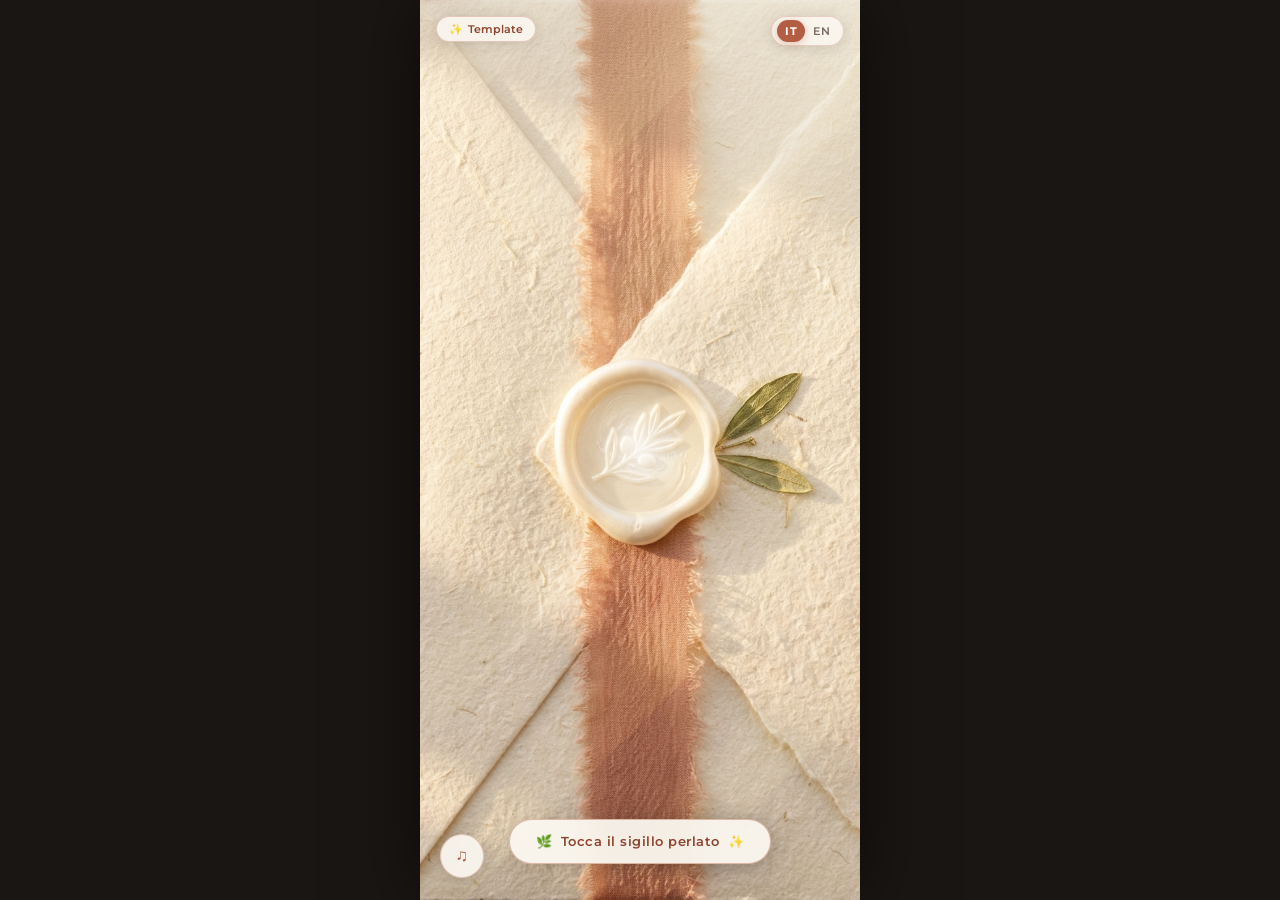
==== commit 439a2551: "Sincronizzazione perfetta a 60fps con GSAP dell apertura busta 3D e del riquadro per Palazzo Notte e" ====
--- a/giardino-toscano.html
+++ b/giardino-toscano.html
@@ -9,7 +9,7 @@
   <link rel="preconnect" href="https://fonts.gstatic.com" crossorigin>
   <link href="https://fonts.googleapis.com/css2?family=Cormorant+Garamond:ital,wght@0,300;0,400;0,500;0,600;1,400;1,500&family=Montserrat:wght@300;400;500;600;700&family=Pinyon+Script&display=swap" rel="stylesheet">
   
-  <link rel="stylesheet" href="giardino-toscano.css?v=4">
+  <link rel="stylesheet" href="giardino-toscano.css?v=5">
 </head>
 <body>
 
@@ -73,7 +73,7 @@
         
         <!-- Base Envelope Layer (Frontal Full-Bleed) -->
         <div class="envelope-base">
-          <img class="envelope-bg-image" src="assets/giardino-toscano-frontal.jpg?v=4" alt="Busta Giardino Toscano">
+          <img class="envelope-bg-image" src="assets/giardino-toscano-frontal.jpg?v=5" alt="Busta Giardino Toscano">
         </div>
 
         <!-- Inner Letter that slides up out of the envelope when opened -->
@@ -81,21 +81,34 @@
           <div class="letter-slide-inner">
             <span class="letter-slide-monogram">D &amp; R</span>
             <span class="letter-slide-names">Diana &amp; Richard</span>
-            <span class="letter-slide-date">27 · Luglio · 2027</span>
+            <div class="letter-slide-twig-row">
+              <img src="assets/ramita-capullos.png" class="twig-mini left" alt="">
+              <span class="letter-slide-date">27 · Luglio · 2027</span>
+              <img src="assets/ramita-capullos.png" class="twig-mini right" alt="">
+            </div>
+            <span class="letter-slide-venue">Son Bunyola, Maiorca</span>
           </div>
         </div>
 
         <!-- 3D Top Flap that folds up -->
         <div id="envelopeFlap3D" class="envelope-flap-3d">
           <div class="envelope-flap-face front">
-            <img src="assets/giardino-toscano-frontal.jpg?v=4" alt="">
+            <img src="assets/giardino-toscano-frontal.jpg?v=5" alt="">
           </div>
           <div class="envelope-flap-face back"></div>
         </div>
 
-        <!-- Front Pocket Overlay (covers bottom half of letter until it slides up) -->
-        <div class="envelope-front-pocket">
-          <img src="assets/giardino-toscano-frontal.jpg?v=4" alt="">
+        <!-- Front Pocket Overlay (masks lower half of letter until it slides up) -->
+        <div id="envelopeFrontPocket" class="envelope-front-pocket">
+          <img src="assets/giardino-toscano-frontal.jpg?v=5" alt="">
+        </div>
+
+        <!-- Wax Seal Group (Centered at 50% 50%) -->
+        <div id="waxSealGroup" class="wax-seal-group">
+          <!-- Shimmering Pearlescent Gleam on Wax Seal -->
+          <div id="pearlSealGleam" class="pearl-seal-gleam"></div>
+          <!-- Sunburst Lens Flare on Tap -->
+          <div id="tuscanFlare" class="tuscan-flare"></div>
         </div>
 
         <!-- Luminous Golden Hour Sunbeams Breathing Overlay -->
@@ -103,12 +116,6 @@
 
         <!-- Volumetric Rays -->
         <div class="sun-rays-layer"></div>
-
-        <!-- Shimmering Pearlescent Gleam on Wax Seal -->
-        <div class="pearl-seal-gleam"></div>
-
-        <!-- Sunburst Lens Flare on Tap -->
-        <div id="tuscanFlare" class="tuscan-flare"></div>
 
         <!-- Call to Action -->
         <div id="tapPrompt" class="tap-to-open-prompt">
@@ -130,7 +137,7 @@
         
         <!-- Living Painting Backdrop (Tuscan Countryside at Golden Hour) -->
         <div class="hero-backdrop-wrapper">
-          <img id="heroBackdropImg" class="hero-backdrop-img" src="assets/giardino-toscano-hero.jpg?v=4" alt="Giardino Toscano Dipinto ad Olio">
+          <img id="heroBackdropImg" class="hero-backdrop-img" src="assets/giardino-toscano-hero.jpg?v=5" alt="Giardino Toscano Dipinto ad Olio">
           <div class="sunbeam-overlay"></div>
           <div class="sun-rays-layer"></div>
         </div>
@@ -234,6 +241,8 @@
 
   </main>
 
-  <script src="giardino-toscano.js?v=4"></script>
+  <!-- GSAP 60fps Motion Engine -->
+  <script src="gsap.min.js"></script>
+  <script src="giardino-toscano.js?v=5"></script>
 </body>
 </html>
--- a/giardino-toscano.css
+++ b/giardino-toscano.css
@@ -217,7 +217,7 @@
 .tpl-opt-desc { font-size: 9.5px; color: #7d756b; }
 
 /* ----------------------------------------------------
-   STAGE 1: 3D ENVELOPE OPENING ANIMATION
+   STAGE 1: 3D ENVELOPE OPENING ANIMATION (GSAP DRIVEN)
    ---------------------------------------------------- */
 .envelope-screen {
   position: absolute;
@@ -230,7 +230,7 @@
   align-items: center;
   justify-content: center;
   overflow: hidden;
-  transition: opacity 1.2s cubic-bezier(0.4, 0, 0.2, 1);
+  will-change: opacity;
 }
 
 .envelope-screen.opened-hidden {
@@ -260,7 +260,6 @@
   width: 100%;
   height: 100%;
   object-fit: cover;
-  transition: transform 1.2s ease;
 }
 
 /* 3D Top Triangular Flap */
@@ -273,13 +272,8 @@
   transform-origin: top center;
   transform-style: preserve-3d;
   z-index: 6;
-  transition: transform 0.9s cubic-bezier(0.4, 0, 0.2, 1);
   pointer-events: none;
-}
-
-.envelope-stage.is-opening .envelope-flap-3d {
-  transform: rotateX(180deg);
-  z-index: 1;
+  will-change: transform;
 }
 
 .envelope-flap-face {
@@ -320,17 +314,12 @@
   box-shadow: 0 10px 40px rgba(0, 0, 0, 0.35);
   z-index: 2;
   opacity: 0;
-  transition: transform 1.1s cubic-bezier(0.2, 0.8, 0.2, 1) 0.25s, opacity 0.5s ease 0.25s;
   pointer-events: none;
   display: flex;
   align-items: center;
   justify-content: center;
   border: 1px solid rgba(179, 93, 67, 0.3);
-}
-
-.envelope-stage.is-opening .envelope-letter-slide {
-  opacity: 1;
-  transform: translate(-50%, -40%) scale(1.05);
+  will-change: transform, opacity;
 }
 
 .letter-slide-inner {
@@ -344,22 +333,41 @@
   letter-spacing: 5px;
   color: var(--color-terracotta);
   display: block;
-  margin-bottom: 8px;
+  margin-bottom: 6px;
 }
 .letter-slide-names {
   font-family: var(--font-serif);
-  font-size: 24px;
+  font-size: 22px;
   display: block;
   line-height: 1.1;
   color: var(--color-charcoal);
 }
+.letter-slide-twig-row {
+  display: flex;
+  align-items: center;
+  justify-content: center;
+  gap: 6px;
+  margin-top: 8px;
+}
+.twig-mini {
+  width: 18px;
+  opacity: 0.85;
+}
+.twig-mini.right {
+  transform: scaleX(-1);
+}
 .letter-slide-date {
   font-family: var(--font-sans);
   font-size: 8px;
-  letter-spacing: 0.25em;
+  letter-spacing: 0.22em;
   text-transform: uppercase;
   color: var(--color-olive-dark);
-  margin-top: 10px;
+}
+.letter-slide-venue {
+  font-family: var(--font-serif);
+  font-size: 12px;
+  color: #786d63;
+  margin-top: 8px;
   display: block;
 }
 
@@ -377,6 +385,22 @@
   width: 100%;
   height: 100%;
   object-fit: cover;
+}
+
+/* Wax Seal Group & Aura */
+.wax-seal-group {
+  position: absolute;
+  top: 50%;
+  left: 50%;
+  transform: translate(-50%, -50%);
+  width: 160px;
+  height: 160px;
+  z-index: 9;
+  pointer-events: none;
+  display: flex;
+  align-items: center;
+  justify-content: center;
+  will-change: transform, opacity;
 }
 
 /* Luminous Golden Hour Sunbeams */
@@ -417,21 +441,17 @@
 /* Pearlescent Gleam on the Wax Seal */
 .pearl-seal-gleam {
   position: absolute;
-  top: 50%;
-  left: 50%;
-  transform: translate(-50%, -50%);
-  width: 150px;
-  height: 150px;
+  inset: 0;
+  width: 100%;
+  height: 100%;
   border-radius: 50%;
   background: radial-gradient(circle, rgba(255, 255, 255, 0.85) 0%, rgba(255, 240, 200, 0.35) 45%, transparent 70%);
-  z-index: 9;
-  pointer-events: none;
   animation: pearlShimmer 4s infinite ease-in-out;
 }
 
 @keyframes pearlShimmer {
-  0%, 100% { opacity: 0.35; transform: translate(-50%, -50%) scale(0.92); }
-  50% { opacity: 0.9; transform: translate(-50%, -50%) scale(1.2); filter: drop-shadow(0 0 20px #fff); }
+  0%, 100% { transform: scale(0.92); opacity: 0.35; }
+  50% { transform: scale(1.2); opacity: 0.9; filter: drop-shadow(0 0 20px #fff); }
 }
 
 /* Warm Lens Flare on Tap */
@@ -447,7 +467,7 @@
   z-index: 15;
   pointer-events: none;
   opacity: 0;
-  transition: transform 0.8s cubic-bezier(0.1, 0.9, 0.2, 1), opacity 0.8s ease-out;
+  will-change: transform, opacity;
 }
 .tuscan-flare.is-firing {
   transform: translate(-50%, -50%) scale(1.7);
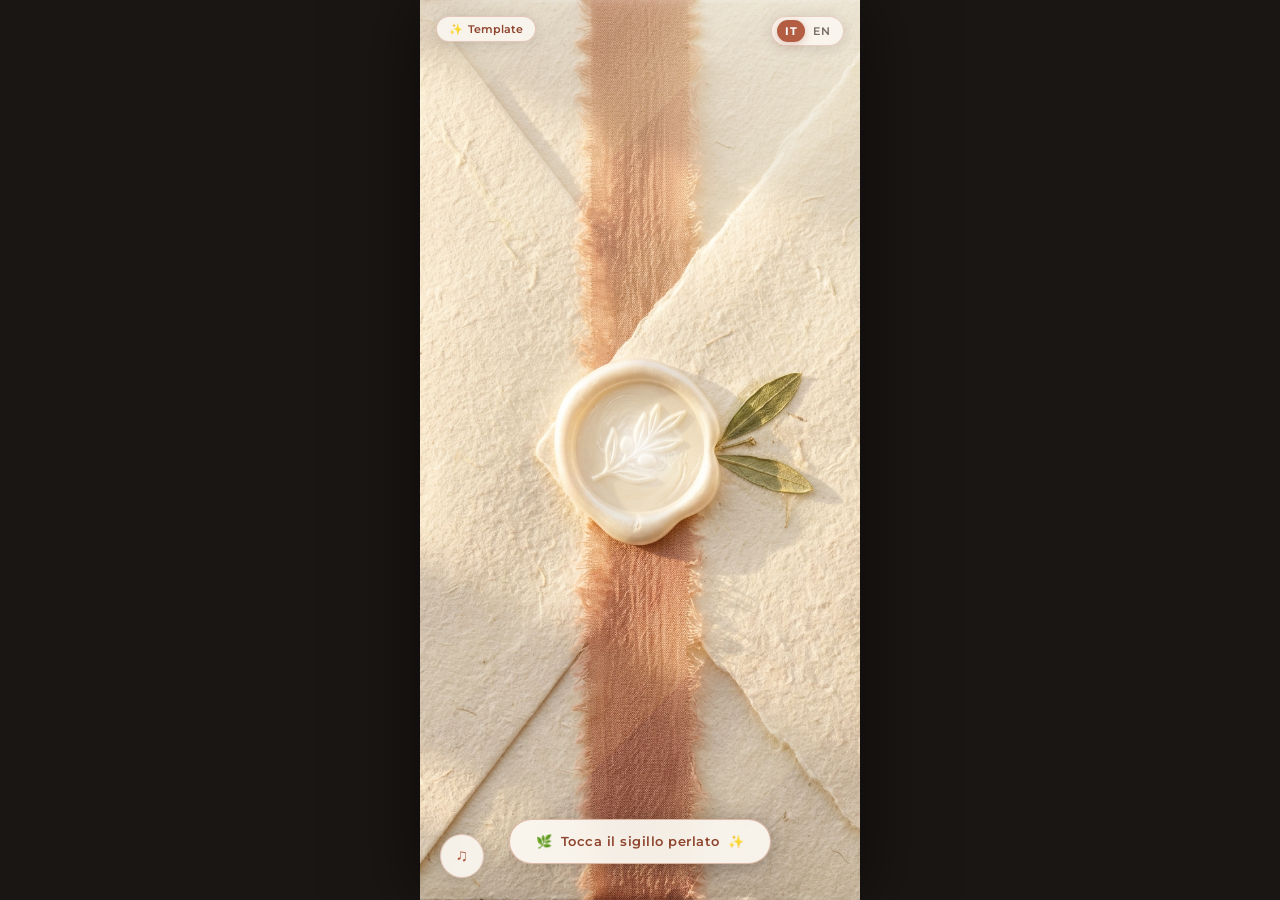
==== commit 70a290a5: "Allineata apertura busta a 60fps con motore video e transizione fluida identica al primo template" ====
--- a/giardino-toscano.html
+++ b/giardino-toscano.html
@@ -9,7 +9,7 @@
   <link rel="preconnect" href="https://fonts.gstatic.com" crossorigin>
   <link href="https://fonts.googleapis.com/css2?family=Cormorant+Garamond:ital,wght@0,300;0,400;0,500;0,600;1,400;1,500&family=Montserrat:wght@300;400;500;600;700&family=Pinyon+Script&display=swap" rel="stylesheet">
   
-  <link rel="stylesheet" href="giardino-toscano.css?v=5">
+  <link rel="stylesheet" href="giardino-toscano.css?v=6">
 </head>
 <body>
 
@@ -66,56 +66,37 @@
     </button>
 
     <!-- ========================================================
-         STAGE 1: 3D ENVELOPE OPENING ANIMATION (Pearl Wax Seal)
+         STAGE 1: FLUID ENVELOPE OPENING (VIDEO + PEARL WAX SEAL)
          ======================================================== -->
     <div id="envelopeScreen" class="envelope-screen">
       <div id="envelopeStage" class="envelope-stage" title="Tocca il sigillo perlato per aprire">
         
-        <!-- Base Envelope Layer (Frontal Full-Bleed) -->
-        <div class="envelope-base">
-          <img class="envelope-bg-image" src="assets/giardino-toscano-frontal.jpg?v=5" alt="Busta Giardino Toscano">
-        </div>
-
-        <!-- Inner Letter that slides up out of the envelope when opened -->
-        <div id="envelopeLetterSlide" class="envelope-letter-slide">
-          <div class="letter-slide-inner">
-            <span class="letter-slide-monogram">D &amp; R</span>
-            <span class="letter-slide-names">Diana &amp; Richard</span>
-            <div class="letter-slide-twig-row">
-              <img src="assets/ramita-capullos.png" class="twig-mini left" alt="">
-              <span class="letter-slide-date">27 · Luglio · 2027</span>
-              <img src="assets/ramita-capullos.png" class="twig-mini right" alt="">
-            </div>
-            <span class="letter-slide-venue">Son Bunyola, Maiorca</span>
-          </div>
-        </div>
-
-        <!-- 3D Top Flap that folds up -->
-        <div id="envelopeFlap3D" class="envelope-flap-3d">
-          <div class="envelope-flap-face front">
-            <img src="assets/giardino-toscano-frontal.jpg?v=5" alt="">
-          </div>
-          <div class="envelope-flap-face back"></div>
-        </div>
-
-        <!-- Front Pocket Overlay (masks lower half of letter until it slides up) -->
-        <div id="envelopeFrontPocket" class="envelope-front-pocket">
-          <img src="assets/giardino-toscano-frontal.jpg?v=5" alt="">
-        </div>
-
-        <!-- Wax Seal Group (Centered at 50% 50%) -->
-        <div id="waxSealGroup" class="wax-seal-group">
+        <!-- 60fps High-Definition Opening Video (Graded to Warm Tuscan Golden Hour) -->
+        <video 
+          id="envelopeVideo" 
+          class="envelope-video" 
+          playsinline 
+          webkit-playsinline 
+          muted 
+          preload="auto"
+          poster="assets/giardino-toscano-frontal.jpg?v=6">
+          <source src="assets/envelope-video-f1CdBR2C.mp4" type="video/mp4">
+        </video>
+
+        <!-- Warm Golden Hour Sunbeam Rays across Video -->
+        <div class="sunbeam-overlay"></div>
+        <div class="sun-rays-layer"></div>
+
+        <!-- Static Initial Poster (Frontal Tuscan Pearl Wax Seal Cover) -->
+        <div id="envelopePosterWrapper" class="envelope-poster-wrapper">
+          <img id="envelopePosterImg" class="envelope-poster-img" src="assets/giardino-toscano-frontal.jpg?v=6" alt="Busta Giardino Toscano">
+          
           <!-- Shimmering Pearlescent Gleam on Wax Seal -->
-          <div id="pearlSealGleam" class="pearl-seal-gleam"></div>
+          <div class="pearl-seal-gleam"></div>
+
           <!-- Sunburst Lens Flare on Tap -->
           <div id="tuscanFlare" class="tuscan-flare"></div>
         </div>
-
-        <!-- Luminous Golden Hour Sunbeams Breathing Overlay -->
-        <div class="sunbeam-overlay"></div>
-
-        <!-- Volumetric Rays -->
-        <div class="sun-rays-layer"></div>
 
         <!-- Call to Action -->
         <div id="tapPrompt" class="tap-to-open-prompt">
@@ -137,7 +118,7 @@
         
         <!-- Living Painting Backdrop (Tuscan Countryside at Golden Hour) -->
         <div class="hero-backdrop-wrapper">
-          <img id="heroBackdropImg" class="hero-backdrop-img" src="assets/giardino-toscano-hero.jpg?v=5" alt="Giardino Toscano Dipinto ad Olio">
+          <img id="heroBackdropImg" class="hero-backdrop-img" src="assets/giardino-toscano-hero.jpg?v=6" alt="Giardino Toscano Dipinto ad Olio">
           <div class="sunbeam-overlay"></div>
           <div class="sun-rays-layer"></div>
         </div>
@@ -241,8 +222,6 @@
 
   </main>
 
-  <!-- GSAP 60fps Motion Engine -->
-  <script src="gsap.min.js"></script>
-  <script src="giardino-toscano.js?v=5"></script>
+  <script src="giardino-toscano.js?v=6"></script>
 </body>
 </html>
--- a/giardino-toscano.css
+++ b/giardino-toscano.css
@@ -217,7 +217,7 @@
 .tpl-opt-desc { font-size: 9.5px; color: #7d756b; }
 
 /* ----------------------------------------------------
-   STAGE 1: 3D ENVELOPE OPENING ANIMATION (GSAP DRIVEN)
+   STAGE 1: FLUID ENVELOPE OPENING (VIDEO + PEARL WAX SEAL)
    ---------------------------------------------------- */
 .envelope-screen {
   position: absolute;
@@ -230,7 +230,7 @@
   align-items: center;
   justify-content: center;
   overflow: hidden;
-  will-change: opacity;
+  transition: opacity 1.2s cubic-bezier(0.4, 0, 0.2, 1);
 }
 
 .envelope-screen.opened-hidden {
@@ -243,164 +243,41 @@
   position: relative;
   overflow: hidden;
   cursor: pointer;
-  perspective: 1200px;
-}
-
-.envelope-base {
-  position: absolute;
-  inset: 0;
-  width: 100%;
-  height: 100%;
+}
+
+/* 60fps Fluid Opening Video (Graded to Warm Tuscan Golden Hour) */
+.envelope-video {
+  position: absolute;
+  inset: 0;
+  width: 100%;
+  height: 100%;
+  object-fit: cover;
+  filter: sepia(0.35) saturate(1.3) brightness(1.05) contrast(1.05);
+  display: block;
   z-index: 1;
 }
 
-.envelope-bg-image {
+/* Static Wax Seal Poster Overlay */
+.envelope-poster-wrapper {
+  position: absolute;
+  inset: 0;
+  width: 100%;
+  height: 100%;
+  z-index: 5;
+  transition: opacity 0.4s ease;
+  pointer-events: none;
+}
+
+.envelope-poster-wrapper.is-hidden {
+  opacity: 0;
+}
+
+.envelope-poster-img {
   position: absolute;
   inset: 0;
   width: 100%;
   height: 100%;
   object-fit: cover;
-}
-
-/* 3D Top Triangular Flap */
-.envelope-flap-3d {
-  position: absolute;
-  top: 0;
-  left: 0;
-  width: 100%;
-  height: 50%;
-  transform-origin: top center;
-  transform-style: preserve-3d;
-  z-index: 6;
-  pointer-events: none;
-  will-change: transform;
-}
-
-.envelope-flap-face {
-  position: absolute;
-  inset: 0;
-  width: 100%;
-  height: 100%;
-  clip-path: polygon(0 0, 100% 0, 50% 100%);
-  backface-visibility: hidden;
-  -webkit-backface-visibility: hidden;
-}
-
-.envelope-flap-face.front img {
-  position: absolute;
-  top: 0;
-  left: 0;
-  width: 100%;
-  height: 200%;
-  object-fit: cover;
-}
-
-.envelope-flap-face.back {
-  transform: rotateX(180deg);
-  background: linear-gradient(180deg, #ede4d1 0%, #d8caaf 100%);
-  border-bottom: 2px solid rgba(179, 93, 67, 0.4);
-}
-
-/* Inner Letter Slide */
-.envelope-letter-slide {
-  position: absolute;
-  top: 32%;
-  left: 50%;
-  transform: translate(-50%, 0) scale(0.85);
-  width: 72%;
-  height: 52%;
-  background: #faf7f0;
-  border-radius: 8px;
-  box-shadow: 0 10px 40px rgba(0, 0, 0, 0.35);
-  z-index: 2;
-  opacity: 0;
-  pointer-events: none;
-  display: flex;
-  align-items: center;
-  justify-content: center;
-  border: 1px solid rgba(179, 93, 67, 0.3);
-  will-change: transform, opacity;
-}
-
-.letter-slide-inner {
-  text-align: center;
-  color: #332d28;
-  padding: 20px;
-}
-.letter-slide-monogram {
-  font-family: var(--font-serif);
-  font-size: 18px;
-  letter-spacing: 5px;
-  color: var(--color-terracotta);
-  display: block;
-  margin-bottom: 6px;
-}
-.letter-slide-names {
-  font-family: var(--font-serif);
-  font-size: 22px;
-  display: block;
-  line-height: 1.1;
-  color: var(--color-charcoal);
-}
-.letter-slide-twig-row {
-  display: flex;
-  align-items: center;
-  justify-content: center;
-  gap: 6px;
-  margin-top: 8px;
-}
-.twig-mini {
-  width: 18px;
-  opacity: 0.85;
-}
-.twig-mini.right {
-  transform: scaleX(-1);
-}
-.letter-slide-date {
-  font-family: var(--font-sans);
-  font-size: 8px;
-  letter-spacing: 0.22em;
-  text-transform: uppercase;
-  color: var(--color-olive-dark);
-}
-.letter-slide-venue {
-  font-family: var(--font-serif);
-  font-size: 12px;
-  color: #786d63;
-  margin-top: 8px;
-  display: block;
-}
-
-/* Front Pocket */
-.envelope-front-pocket {
-  position: absolute;
-  inset: 0;
-  width: 100%;
-  height: 100%;
-  z-index: 3;
-  clip-path: polygon(0 50%, 50% 50%, 100% 50%, 100% 100%, 0 100%);
-  pointer-events: none;
-}
-.envelope-front-pocket img {
-  width: 100%;
-  height: 100%;
-  object-fit: cover;
-}
-
-/* Wax Seal Group & Aura */
-.wax-seal-group {
-  position: absolute;
-  top: 50%;
-  left: 50%;
-  transform: translate(-50%, -50%);
-  width: 160px;
-  height: 160px;
-  z-index: 9;
-  pointer-events: none;
-  display: flex;
-  align-items: center;
-  justify-content: center;
-  will-change: transform, opacity;
 }
 
 /* Luminous Golden Hour Sunbeams */
@@ -441,17 +318,21 @@
 /* Pearlescent Gleam on the Wax Seal */
 .pearl-seal-gleam {
   position: absolute;
-  inset: 0;
-  width: 100%;
-  height: 100%;
+  top: 50%;
+  left: 50%;
+  transform: translate(-50%, -50%);
+  width: 150px;
+  height: 150px;
   border-radius: 50%;
   background: radial-gradient(circle, rgba(255, 255, 255, 0.85) 0%, rgba(255, 240, 200, 0.35) 45%, transparent 70%);
+  z-index: 9;
+  pointer-events: none;
   animation: pearlShimmer 4s infinite ease-in-out;
 }
 
 @keyframes pearlShimmer {
-  0%, 100% { transform: scale(0.92); opacity: 0.35; }
-  50% { transform: scale(1.2); opacity: 0.9; filter: drop-shadow(0 0 20px #fff); }
+  0%, 100% { transform: translate(-50%, -50%) scale(0.92); opacity: 0.35; }
+  50% { transform: translate(-50%, -50%) scale(1.2); opacity: 0.9; filter: drop-shadow(0 0 20px #fff); }
 }
 
 /* Warm Lens Flare on Tap */
@@ -467,7 +348,7 @@
   z-index: 15;
   pointer-events: none;
   opacity: 0;
-  will-change: transform, opacity;
+  transition: transform 0.8s cubic-bezier(0.1, 0.9, 0.2, 1), opacity 0.8s ease-out;
 }
 .tuscan-flare.is-firing {
   transform: translate(-50%, -50%) scale(1.7);
